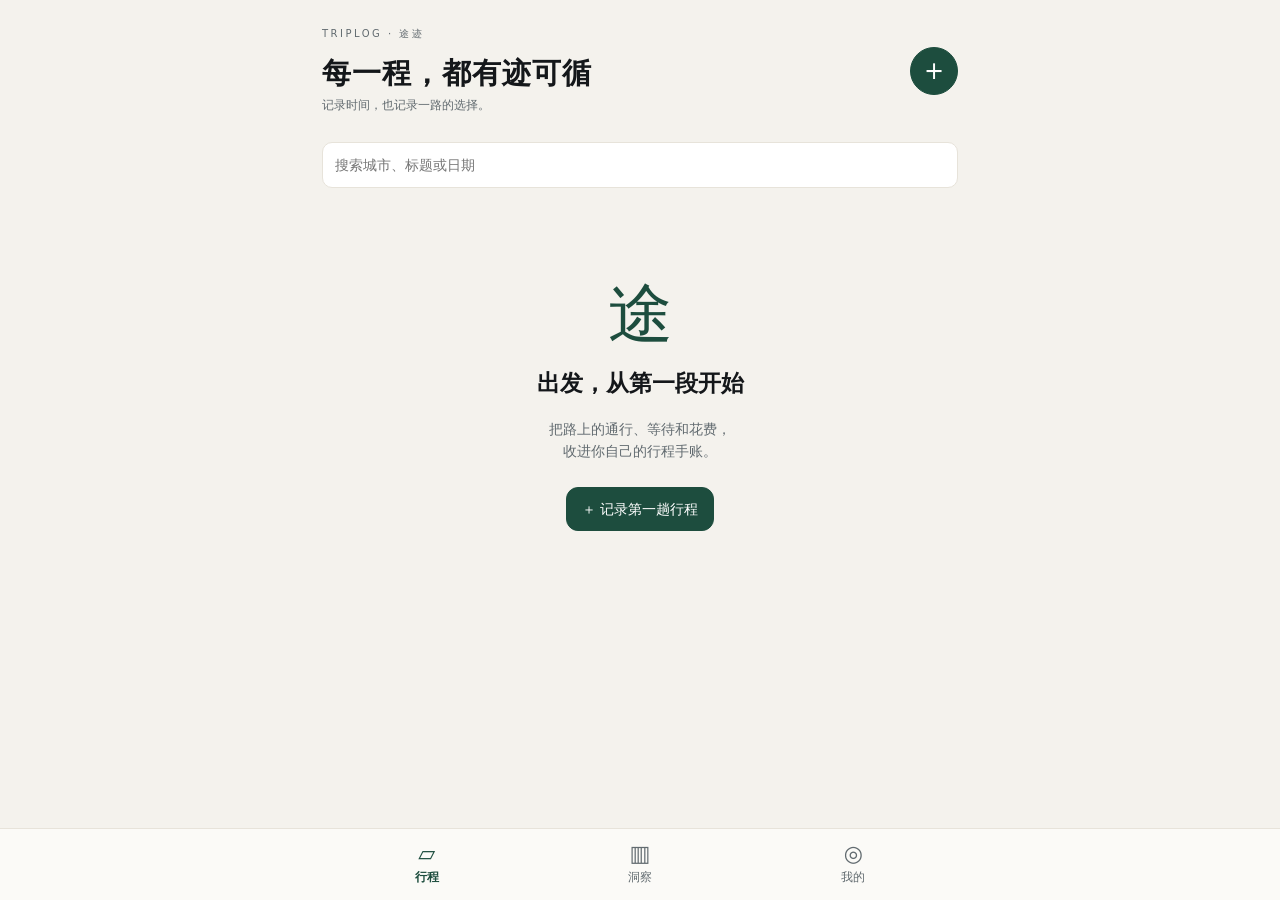
==== app/src/main/assets/index.html @ bfa214ec "Build TripLog Android app with persistent SQLite storage and signed APK" ====
<!doctype html><html lang="zh-CN"><head><meta charset="utf-8"><meta name="viewport" content="width=device-width,initial-scale=1,viewport-fit=cover"><meta http-equiv="Content-Security-Policy" content="default-src 'self'; script-src 'self' 'unsafe-inline'; style-src 'self' 'unsafe-inline'; img-src 'self' data:; connect-src 'none'; object-src 'none'; base-uri 'none'"><title>途迹 TripLog</title><link rel="stylesheet" href="style.css"></head><body><div id="app"></div><div id="toast" role="status"></div><script src="core.js"></script><script src="app.js"></script></body></html>
---- app/src/main/assets/style.css ----
:root{--paper:#F4F2ED;--forest:#1D4D3E;--clay:#C4542F;--ink:#14171A;--muted:#626B70;--line:#E7E3DA;--soft:#E9F0EC}*{box-sizing:border-box}body{margin:0;background:var(--paper);color:var(--ink);font-family:system-ui,'Noto Sans SC',sans-serif;font-size:14px;line-height:1.6}button,input,select,textarea{font:inherit}button{cursor:pointer;border:1px solid var(--line);background:#fff;color:var(--forest);padding:10px 15px;border-radius:12px;min-height:44px}button:active{transform:scale(.98)}button.primary{background:var(--forest);color:white;border-color:var(--forest)}button.danger{color:#a83624}button.ghost{background:transparent}button:focus-visible,input:focus,select:focus,textarea:focus{outline:2px solid var(--forest);outline-offset:2px}input,select,textarea{width:100%;min-height:46px;padding:11px 12px;border-radius:10px;background:#fff;border:1px solid var(--line);color:var(--ink)}textarea{resize:vertical}label{display:block;color:var(--muted);font-size:12px;margin:12px 0 5px}h1,h2,h3,p{margin:0}h1,h2,h3{font-family:'Noto Serif SC','Songti SC',serif;font-weight:600}h1{font-size:29px;letter-spacing:1px}h2{font-size:23px}h3{font-size:17px}.page{max-width:680px;margin:auto;padding:26px 22px 110px}.eyebrow{font-size:10px;letter-spacing:2.5px;color:var(--muted);margin-bottom:8px}.muted{color:var(--muted);font-size:12px}.head{display:flex;justify-content:space-between;align-items:center;margin-bottom:26px;gap:12px}.head>button{border-radius:50%;font-size:24px;width:48px;height:48px;padding:0}.row{display:flex;align-items:center;justify-content:space-between;gap:12px}.actions{display:flex;gap:8px;flex-wrap:wrap;margin-top:16px}.actions>*{flex:1;white-space:nowrap}.num{font-family:Georgia,'Times New Roman',serif;font-variant-numeric:tabular-nums;letter-spacing:-1px}.clay{color:var(--clay)}.hero{background:var(--forest);color:#fff;border-radius:18px;padding:24px;margin:22px 0}.hero .muted{color:#d6e4dd}.hero .num{font-size:34px}.hero .route{font-size:28px}.stats{display:grid;grid-template-columns:repeat(3,1fr);gap:12px;margin-top:22px}.stats strong{font-weight:400;font-size:25px;display:block}.stats small{font-size:11px;color:inherit;opacity:.8}.card{border-radius:18px;border:1px solid #ece8df;background:#fff;padding:18px;margin:12px 0;box-shadow:0 1px 2px #14171a08}.trip{width:100%;text-align:left;color:inherit}.trip .route{font-family:serif;font-size:21px;letter-spacing:.3px}.trip .route span{color:#9aaba3;padding:0 10px}.month{font-size:13px;letter-spacing:1px;color:var(--muted);margin:26px 0 12px}.chip{display:inline-block;padding:4px 10px;border-radius:999px;background:var(--soft);color:var(--forest);font-size:11px;margin:3px 3px 3px 0}.chain{display:flex;gap:4px;height:6px;border-radius:4px;overflow:hidden;margin:18px 0 10px}.chain i{min-width:2px}.wait{background:repeating-linear-gradient(135deg,#faede7,#faede7 3px,#c4542f66 3px,#c4542f66 5px)}nav{position:fixed;bottom:0;left:0;right:0;background:#fbfaf7f5;border-top:1px solid var(--line);display:flex;padding:8px max(12px,calc((100vw - 640px)/2)) max(10px,env(safe-area-inset-bottom));backdrop-filter:blur(12px);z-index:5}nav button{flex:1;border:0;background:transparent;color:var(--muted);border-radius:0;font-size:12px;padding:3px}nav button b{display:block;font-size:22px;font-weight:400;line-height:28px}nav button.on{color:var(--forest);font-weight:700}.empty{text-align:center;padding:60px 20px}.empty .mark{font-size:65px;color:var(--forest);font-family:serif}.empty p{color:var(--muted);margin:15px 0 24px}.grid2{display:grid;grid-template-columns:1fr 1fr;gap:12px}.grid2 label{margin-top:10px}.section-title{margin:24px 0 12px}.segment{position:relative;border-left:3px solid var(--c,var(--forest))}.segment.waiting{border-left:2px dashed var(--clay);background:#fffaf6}.segment .dot{position:absolute;left:-8px;top:24px;width:12px;height:12px;border:3px solid var(--paper);border-radius:50%;background:var(--c,var(--forest))}.segment.waiting .dot{background:#fff;border:2px solid var(--clay)}.timeline{padding-left:8px}.timeline .card{margin:12px 0 12px 5px}.timeline small{color:var(--muted)}.toolbar{display:flex;gap:5px;margin-top:12px}.toolbar button{padding:5px 10px;flex:1;font-size:12px}.foot{position:sticky;bottom:0;background:var(--paper);border-top:1px solid var(--line);padding:14px 0;margin-top:20px;z-index:2}.dashboard{display:grid;grid-template-columns:1fr 1fr;border-top:1px solid var(--line);border-left:1px solid var(--line);margin:20px 0}.dashboard>div{padding:18px;border-right:1px solid var(--line);border-bottom:1px solid var(--line)}.dashboard strong{font-size:30px;display:block;font-weight:400;margin-top:12px}.panel{border:1px solid var(--line);margin:20px 0}.panel h3{padding:14px;border-bottom:1px solid var(--line);font-size:15px}.panel .body{padding:16px}table{border-collapse:collapse;width:100%;font-size:12px}td,th{padding:12px 8px;border-bottom:1px solid var(--line);text-align:right}td:first-child,th:first-child{text-align:left}th{font-weight:500;color:var(--muted)}.scroll-x{overflow:auto}.compare td,.compare th{min-width:90px}.compare .best{background:var(--soft)}.timer{text-align:center;padding:28px 10px}.timer .clock{font-size:54px;color:var(--forest)}.chips{display:flex;flex-wrap:wrap;gap:8px;justify-content:center;margin:18px 0}.chips button{font-size:12px;border-radius:999px;min-height:44px}.active{border-color:var(--forest);background:var(--forest);color:#fff}.notice{padding:16px;background:#faede7;border-left:3px solid var(--clay);margin:16px 0;font-size:13px}.insight{margin:24px 0;padding:18px 0;border-top:2px solid var(--forest);font-family:serif;font-size:18px}.insight .eyebrow{color:var(--forest);font-family:system-ui}.search{margin-bottom:14px}.tagline{border-top:1px solid var(--line);padding-top:16px;margin-top:24px;font-size:11px;color:var(--muted)}details{margin-top:16px}summary{cursor:pointer;min-height:44px;color:var(--forest);padding:10px 0}#toast{position:fixed;bottom:90px;left:50%;transform:translateX(-50%);border-radius:10px;background:#14171a;color:#fff;max-width:90%;padding:12px 18px;display:none;z-index:20}a{color:var(--forest)}@media(prefers-reduced-motion:reduce){*{animation:none!important;transition:none!important}}@media(max-width:360px){.page{padding-left:16px;padding-right:16px}.stats strong{font-size:21px}.timer .clock{font-size:44px}}

.hero .stats .num{font-size:25px;white-space:nowrap;letter-spacing:-1px}.hero .stats .clay{color:#FFC4AA}.head .ghost{font-size:13px;padding:0 8px;margin:0 0 12px -8px}.drag-handle{touch-action:none;cursor:grab;min-width:44px}.dragging{opacity:.5;outline:2px dashed var(--forest)}

.hero .stats .num{font-size:25px;white-space:nowrap;letter-spacing:-1px}.hero .stats .clay{color:#FFC4AA}.head .ghost{font-size:13px;padding:0 8px;margin:0 0 12px -8px}.drag-handle{touch-action:none;cursor:grab;min-width:44px}.dragging{opacity:.5;outline:2px dashed var(--forest)}
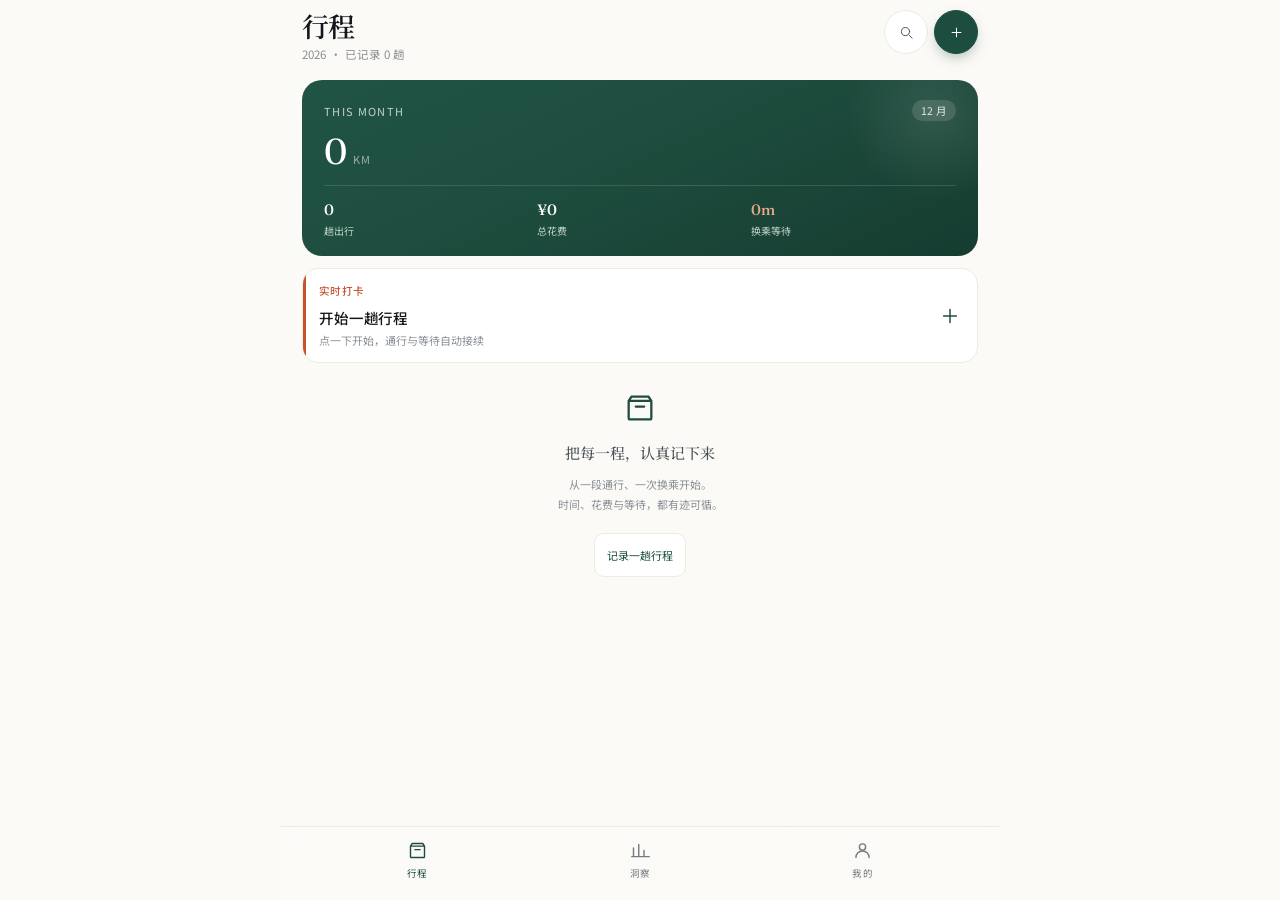
==== commit 3c8cca20: "Rebuild TripLog 1.1.0 from original PRD and UI with live timer card" ====
--- a/app/src/main/assets/index.html
+++ b/app/src/main/assets/index.html
@@ -1 +1 @@
-<!doctype html><html lang="zh-CN"><head><meta charset="utf-8"><meta name="viewport" content="width=device-width,initial-scale=1,viewport-fit=cover"><meta http-equiv="Content-Security-Policy" content="default-src 'self'; script-src 'self' 'unsafe-inline'; style-src 'self' 'unsafe-inline'; img-src 'self' data:; connect-src 'none'; object-src 'none'; base-uri 'none'"><title>途迹 TripLog</title><link rel="stylesheet" href="style.css"></head><body><div id="app"></div><div id="toast" role="status"></div><script src="core.js"></script><script src="app.js"></script></body></html>
+<!doctype html><html lang="zh-CN"><head><meta charset="utf-8"><meta name="viewport" content="width=device-width,initial-scale=1,viewport-fit=cover"><meta http-equiv="Content-Security-Policy" content="default-src 'self'; script-src 'self'; style-src 'self' 'unsafe-inline'; img-src 'self' data:; font-src 'self'; connect-src 'none'; object-src 'none'; base-uri 'none'"><title>途迹 TripLog</title><link rel="stylesheet" href="fonts.css"><link rel="stylesheet" href="design-original.css"><link rel="stylesheet" href="style.css"></head><body><div id="app"></div><div id="toast" role="status"></div><script src="core.js"></script><script src="views.js"></script><script src="app.js"></script></body></html>
--- a/app/src/main/assets/fonts.css
+++ b/app/src/main/assets/fonts.css
@@ -0,0 +1,93 @@
+@font-face {
+  font-family: 'Fraunces';
+  font-style: normal;
+  font-weight: 300;
+  font-display: swap;
+  src: url(fonts/fraunces-1.woff2) format('woff2');
+}
+@font-face {
+  font-family: 'Fraunces';
+  font-style: normal;
+  font-weight: 400;
+  font-display: swap;
+  src: url(fonts/fraunces-2.woff2) format('woff2');
+}
+@font-face {
+  font-family: 'Fraunces';
+  font-style: normal;
+  font-weight: 500;
+  font-display: swap;
+  src: url(fonts/fraunces-3.woff2) format('woff2');
+}
+@font-face {
+  font-family: 'Fraunces';
+  font-style: normal;
+  font-weight: 600;
+  font-display: swap;
+  src: url(fonts/fraunces-4.woff2) format('woff2');
+}
+@font-face {
+  font-family: 'Fraunces';
+  font-style: normal;
+  font-weight: 700;
+  font-display: swap;
+  src: url(fonts/fraunces-5.woff2) format('woff2');
+}
+
+@font-face {
+  font-family: 'Noto Sans SC';
+  font-style: normal;
+  font-weight: 300;
+  font-display: swap;
+  src: url(fonts/sans-1.woff2) format('woff2');
+}
+@font-face {
+  font-family: 'Noto Sans SC';
+  font-style: normal;
+  font-weight: 400;
+  font-display: swap;
+  src: url(fonts/sans-2.woff2) format('woff2');
+}
+@font-face {
+  font-family: 'Noto Sans SC';
+  font-style: normal;
+  font-weight: 500;
+  font-display: swap;
+  src: url(fonts/sans-3.woff2) format('woff2');
+}
+@font-face {
+  font-family: 'Noto Sans SC';
+  font-style: normal;
+  font-weight: 600;
+  font-display: swap;
+  src: url(fonts/sans-4.woff2) format('woff2');
+}
+@font-face {
+  font-family: 'Noto Sans SC';
+  font-style: normal;
+  font-weight: 700;
+  font-display: swap;
+  src: url(fonts/sans-5.woff2) format('woff2');
+}
+
+@font-face {
+  font-family: 'Noto Serif SC';
+  font-style: normal;
+  font-weight: 500;
+  font-display: swap;
+  src: url(fonts/serif-1.woff2) format('woff2');
+}
+@font-face {
+  font-family: 'Noto Serif SC';
+  font-style: normal;
+  font-weight: 600;
+  font-display: swap;
+  src: url(fonts/serif-2.woff2) format('woff2');
+}
+@font-face {
+  font-family: 'Noto Serif SC';
+  font-style: normal;
+  font-weight: 700;
+  font-display: swap;
+  src: url(fonts/serif-3.woff2) format('woff2');
+}
--- a/app/src/main/assets/design-original.css
+++ b/app/src/main/assets/design-original.css
@@ -0,0 +1,687 @@
+
+:root{
+  --paper:#F4F2ED;
+  --surface:#FFFFFF;
+  --screen:#FBFAF7;
+  --surface-2:#F7F5F0;
+  --ink:#14171A;
+  --ink-2:#4A5157;
+  --ink-3:#8A9096;
+  --ink-4:#B4B8BC;
+  --line:#E7E3DA;
+  --line-2:#EFEBE3;
+  --forest:#1D4D3E;
+  --forest-2:#2A6B57;
+  --forest-soft:#E9F0EC;
+  --clay:#C4542F;
+  --clay-soft:#FAEDE7;
+  --gold:#B08A3E;
+  --rail:#2C5C8F;
+  --metro:#3F7D6B;
+  --coach:#A8763C;
+  --drive:#6A5A8C;
+  --bus:#8E7A4A;
+  --walk:#8B8F94;
+  --font-num:'Fraunces',Georgia,'Times New Roman',serif;
+  --font-body:'Noto Sans SC','Inter',system-ui,-apple-system,sans-serif;
+  --font-title:'Noto Serif SC',Georgia,serif;
+  --ease-standard:cubic-bezier(.2,0,0,1);
+  --ease-spring:cubic-bezier(.34,1.56,.64,1);
+  --ease-decel:cubic-bezier(0,0,.2,1);
+}
+*{box-sizing:border-box;margin:0;padding:0;-webkit-font-smoothing:antialiased}
+body{
+  font-family:var(--font-body);
+  background:
+    radial-gradient(1200px 600px at 12% -10%, #FBF9F4 0%, rgba(251,249,244,0) 70%),
+    radial-gradient(900px 500px at 92% 8%, #F1F5F1 0%, rgba(241,245,241,0) 65%),
+    var(--paper);
+  color:var(--ink);
+  min-height:100vh;
+}
+.wrap{max-width:1396px;margin:0 auto;padding:0 46px}
+
+/* ============ HERO ============ */
+.hero{padding-top:104px;padding-bottom:72px;display:grid;grid-template-columns:minmax(0,1fr) 330px;gap:88px;align-items:end}
+.eyebrow{
+  font-size:11px;letter-spacing:.18em;text-transform:uppercase;
+  color:var(--ink-3);font-weight:500;margin-bottom:24px;
+  display:flex;align-items:center;gap:12px;
+}
+.eyebrow::before{content:'';width:28px;height:1px;background:var(--ink-4)}
+.hero-title{
+  font-family:var(--font-title);font-size:clamp(44px,5.4vw,68px);
+  font-weight:600;letter-spacing:-.02em;line-height:1.06;
+  display:flex;align-items:baseline;gap:20px;flex-wrap:wrap;
+}
+.hero-title em{
+  font-family:var(--font-num);font-style:italic;font-weight:400;
+  font-size:.42em;letter-spacing:-.01em;color:var(--forest);
+  padding-bottom:.12em;
+}
+.hero-desc{
+  margin-top:26px;font-size:16px;line-height:1.85;color:var(--ink-2);
+  max-width:660px;font-weight:300;
+}
+.hero-desc b{font-weight:500;color:var(--ink);font-style:normal}
+.hero-card{
+  border:1px solid var(--line);border-radius:18px;background:rgba(255,255,255,.6);
+  padding:24px 26px;backdrop-filter:blur(8px);
+}
+.hero-card dl{display:grid;grid-template-columns:auto 1fr;gap:14px 18px;font-size:12.5px}
+.hero-card dt{color:var(--ink-3);white-space:nowrap}
+.hero-card dd{color:var(--ink);text-align:right;font-weight:500}
+.hero-card dd .num{font-family:var(--font-num)}
+.swatch-inline{display:inline-flex;gap:5px;vertical-align:middle}
+.swatch-inline i{width:11px;height:11px;border-radius:3px;display:block}
+
+/* ============ BOARDS ============ */
+.boards{display:flex;flex-wrap:wrap;gap:64px 44px;justify-content:center;padding-bottom:120px}
+.board{width:390px;flex:0 0 auto}
+
+/* 手机外框 */
+.phone{
+  width:390px;height:844px;border-radius:46px;overflow:hidden;position:relative;
+  background:var(--screen);
+  border:1px solid rgba(20,23,26,.08);
+  box-shadow:0 2px 6px rgba(20,23,26,.04),0 28px 64px -12px rgba(20,23,26,.16);
+  transition:transform .4s var(--ease-standard),box-shadow .4s var(--ease-standard);
+}
+.board:hover .phone{transform:translateY(-4px);box-shadow:0 2px 6px rgba(20,23,26,.04),0 40px 80px -14px rgba(20,23,26,.22)}
+.screen{position:absolute;inset:0;display:flex;flex-direction:column;overflow:hidden}
+.notch{
+  position:absolute;top:11px;left:50%;transform:translateX(-50%);
+  width:112px;height:28px;background:#0E1113;border-radius:999px;z-index:30;
+}
+.status{
+  height:54px;flex:0 0 54px;display:flex;align-items:center;justify-content:space-between;
+  padding:0 30px;font-size:13px;font-weight:600;letter-spacing:-.01em;z-index:20;
+}
+.status__icons{display:flex;align-items:center;gap:6px;color:var(--ink)}
+.status__icons svg{display:block}
+.home-bar{
+  position:absolute;bottom:8px;left:50%;transform:translateX(-50%);
+  width:134px;height:5px;border-radius:999px;background:rgba(20,23,26,.28);z-index:40;
+}
+
+/* 滚动区 */
+.scroll{flex:1;overflow-y:auto;overflow-x:hidden;padding:0 22px}
+.scroll::-webkit-scrollbar{width:0}
+
+/* 通用 */
+.num{font-family:var(--font-num);font-variant-numeric:tabular-nums;letter-spacing:-.02em;font-weight:500}
+.cap{margin-top:22px;padding:0 4px}
+.cap-num{
+  font-family:var(--font-num);font-size:11px;letter-spacing:.16em;
+  color:var(--clay);font-weight:500;
+}
+.cap h3{
+  font-family:var(--font-title);font-size:17px;font-weight:600;
+  letter-spacing:-.01em;margin:6px 0 8px;
+}
+.cap p{font-size:12.5px;line-height:1.75;color:var(--ink-3);font-weight:300}
+
+/* ============ 屏 1 首页 ============ */
+.appbar{display:flex;align-items:flex-start;justify-content:space-between;padding:6px 0 18px}
+.appbar h2{font-family:var(--font-title);font-size:27px;font-weight:600;letter-spacing:-.02em;line-height:1.15}
+.appbar p{font-size:11.5px;color:var(--ink-3);margin-top:5px;letter-spacing:.01em}
+.appbar-actions{display:flex;gap:8px;padding-top:4px}
+.icon-btn{
+  width:36px;height:36px;border-radius:999px;background:var(--surface);
+  border:1px solid var(--line-2);display:grid;place-items:center;
+  color:var(--ink-2);transition:all .2s var(--ease-standard);
+}
+.icon-btn:hover{background:var(--surface);border-color:var(--line);transform:translateY(-1px)}
+.icon-btn--solid{
+  background:var(--forest);border-color:var(--forest);color:#fff;
+  box-shadow:0 6px 16px -6px rgba(29,77,62,.55);
+}
+.icon-btn--solid:hover{background:var(--forest);border-color:var(--forest);filter:brightness(1.1)}
+
+.summary{
+  background:linear-gradient(155deg,#215445 0%,#1D4D3E 45%,#163C30 100%);
+  border-radius:20px;padding:20px 22px 18px;color:#fff;position:relative;overflow:hidden;
+}
+.summary::after{
+  content:'';position:absolute;right:-46px;top:-56px;width:180px;height:180px;
+  border-radius:50%;background:radial-gradient(circle,rgba(255,255,255,.10),rgba(255,255,255,0) 68%);
+}
+.summary-top{display:flex;align-items:center;justify-content:space-between;margin-bottom:12px}
+.summary-top span:first-child{font-size:11px;letter-spacing:.12em;color:rgba(255,255,255,.62);text-transform:uppercase}
+.month-pill{
+  font-size:10.5px;padding:3px 9px;border-radius:999px;
+  background:rgba(255,255,255,.13);color:rgba(255,255,255,.85);letter-spacing:.02em;
+}
+.summary-main{display:flex;align-items:baseline;gap:7px}
+.summary-main b{font-family:var(--font-num);font-size:36px;font-weight:400;letter-spacing:-.03em;line-height:1}
+.summary-main span{font-size:11px;color:rgba(255,255,255,.55);letter-spacing:.06em}
+.summary-stats{
+  display:grid;grid-template-columns:repeat(3,1fr);gap:8px;
+  margin-top:16px;padding-top:14px;border-top:1px solid rgba(255,255,255,.13);
+}
+.summary-stats div{display:flex;flex-direction:column;gap:4px}
+.summary-stats b{font-family:var(--font-num);font-size:15px;font-weight:500;letter-spacing:-.01em}
+.summary-stats b.clay{color:#E8A88C}
+.summary-stats span{font-size:10px;color:rgba(255,255,255,.5)}
+
+.live{
+  margin-top:12px;background:var(--surface);border-radius:16px;padding:14px 16px;
+  border:1px solid var(--line-2);position:relative;overflow:hidden;
+}
+.live::before{content:'';position:absolute;left:0;top:0;bottom:0;width:3px;background:var(--clay)}
+.live-head{display:flex;align-items:center;gap:7px;font-size:10.5px;color:var(--clay);font-weight:500;letter-spacing:.04em}
+.pulse{width:6px;height:6px;border-radius:50%;background:var(--clay);box-shadow:0 0 0 0 rgba(196,84,47,.5);animation:pulse 2s infinite}
+@keyframes pulse{70%{box-shadow:0 0 0 6px rgba(196,84,47,0)}100%{box-shadow:0 0 0 0 rgba(196,84,47,0)}}
+.live-route{font-size:14.5px;font-weight:500;margin:9px 0 4px;letter-spacing:-.01em}
+.live-route em{font-style:normal;color:var(--ink-3);margin:0 6px;font-size:12px}
+.live-sub{font-size:11px;color:var(--ink-3)}
+.progress{margin-top:11px;height:3px;border-radius:99px;background:var(--line-2);overflow:hidden}
+.progress i{display:block;height:100%;width:38%;border-radius:99px;background:linear-gradient(90deg,var(--forest),var(--forest-2))}
+
+.month-label{
+  display:flex;align-items:center;gap:10px;
+  font-size:11px;color:var(--ink-3);letter-spacing:.1em;padding:20px 0 10px;
+}
+.month-label::after{content:'';flex:1;height:1px;background:var(--line-2)}
+
+.trip{
+  background:var(--surface);border-radius:17px;padding:14px 15px;
+  display:grid;grid-template-columns:38px 1fr auto;gap:12px;align-items:center;
+  border:1px solid var(--line-2);margin-bottom:9px;
+  transition:transform .2s var(--ease-standard),box-shadow .2s var(--ease-standard),border-color .2s;
+  cursor:pointer;
+}
+.trip:hover{transform:translateY(-2px);box-shadow:0 8px 24px rgba(20,23,26,.07);border-color:transparent}
+.trip:active{transform:scale(.985)}
+.trip-date{text-align:center;border-right:1px solid var(--line-2);padding-right:10px}
+.trip-date b{display:block;font-family:var(--font-num);font-size:20px;font-weight:500;letter-spacing:-.03em;line-height:1.1}
+.trip-date span{font-size:9.5px;color:var(--ink-3)}
+.trip-route{font-size:14.5px;font-weight:500;letter-spacing:-.01em;display:flex;align-items:center;gap:5px}
+.trip-route em{font-style:normal;color:var(--ink-4);font-size:11px;font-weight:400}
+.chain{display:flex;align-items:center;gap:5px;margin-top:7px;flex-wrap:wrap}
+.chain i{width:5px;height:5px;border-radius:50%;background:var(--c);display:block;flex:0 0 auto}
+.chain span{font-size:10.5px;color:var(--ink-3);display:flex;align-items:center;gap:4px}
+.chain em{font-style:normal;color:#C6C0B4;font-size:10px;margin:0 1px}
+.trip-meta{text-align:right;display:flex;flex-direction:column;gap:5px;align-items:flex-end}
+.trip-meta b{font-family:var(--font-num);font-size:14px;font-weight:500;letter-spacing:-.01em}
+.trip-meta .cost{font-size:12.5px;color:var(--clay)}
+.trip-meta .free{font-size:11px;color:var(--ink-3)}
+.earlier{display:flex;align-items:center;justify-content:space-between;padding:14px 2px 4px;font-size:11px;color:var(--ink-3)}
+.earlier b{font-family:var(--font-num);color:var(--ink-2);font-weight:500}
+.earlier-go{color:var(--forest);font-size:10.5px}
+
+/* Tab bar */
+.tabbar{
+  position:absolute;left:0;right:0;bottom:0;height:82px;z-index:25;
+  display:flex;align-items:flex-start;padding:11px 26px 0;
+  background:linear-gradient(180deg,rgba(251,250,247,.7),rgba(251,250,247,.97) 40%);
+  backdrop-filter:blur(18px);border-top:1px solid var(--line-2);
+}
+.tab{
+  flex:1;display:flex;flex-direction:column;align-items:center;gap:5px;
+  font-size:9.5px;color:var(--ink-4);letter-spacing:.02em;padding-top:2px;
+}
+.tab.on{color:var(--forest)}
+.tab svg{width:21px;height:21px}
+.fab{
+  position:absolute;right:22px;bottom:98px;width:54px;height:54px;border-radius:50%;
+  background:var(--forest);display:grid;place-items:center;z-index:26;
+  box-shadow:0 10px 24px -6px rgba(29,77,62,.5);
+  transition:transform .25s var(--ease-spring),box-shadow .25s;
+}
+.fab:hover{transform:translateY(-2px) scale(1.04);box-shadow:0 14px 30px -6px rgba(29,77,62,.55)}
+
+/* ============ 屏 2 详情 ============ */
+.navbar{
+  height:52px;flex:0 0 52px;display:flex;align-items:center;justify-content:space-between;
+  padding:0 22px;
+}
+.nav-btn{width:34px;height:34px;display:grid;place-items:center;color:var(--ink);border-radius:50%}
+.nav-title{font-size:13px;font-weight:500;color:var(--ink-2);letter-spacing:.01em}
+
+.detail-head{padding:6px 22px 20px}
+.detail-date{font-size:11px;color:var(--ink-3);letter-spacing:.02em;display:flex;align-items:center;gap:6px}
+.detail-date b{font-family:var(--font-num);font-weight:500;color:var(--ink-2);font-size:11.5px}
+.detail-od{
+  font-family:var(--font-title);font-size:31px;font-weight:600;letter-spacing:-.02em;
+  margin-top:12px;display:flex;align-items:center;gap:12px;line-height:1.2;
+}
+.detail-od em{font-style:normal;color:var(--ink-4);font-size:16px;font-weight:400}
+.detail-tags{display:flex;gap:6px;margin-top:13px}
+.detail-tags span{
+  font-size:10.5px;padding:4px 10px;border-radius:999px;
+  background:var(--forest-soft);color:var(--forest);letter-spacing:.02em;
+}
+.detail-tags span.ghost{background:var(--surface-2);color:var(--ink-3)}
+
+.metrics{
+  display:grid;grid-template-columns:repeat(3,1fr);margin:0 22px 20px;
+  background:var(--surface);border:1px solid var(--line-2);border-radius:18px;padding:16px 4px;
+}
+.metrics div{display:flex;flex-direction:column;align-items:center;gap:6px;position:relative}
+.metrics div+div::before{content:'';position:absolute;left:0;top:4px;bottom:4px;width:1px;background:var(--line-2)}
+.metrics b{font-family:var(--font-num);font-size:19px;font-weight:500;letter-spacing:-.02em;line-height:1}
+.metrics b.clay{color:var(--clay)}
+.metrics span{font-size:10px;color:var(--ink-3);letter-spacing:.02em}
+
+/* 时间轴 */
+.timeline{padding:0 6px 0 0}
+.row{display:grid;grid-template-columns:40px 20px 1fr;align-items:stretch}
+.row .t{
+  font-size:10.5px;color:var(--ink-3);padding-top:3px;text-align:right;padding-right:8px;
+  font-variant-numeric:tabular-nums;letter-spacing:-.01em;
+}
+.row .t.now{color:var(--ink);font-weight:500}
+.rail{position:relative;display:flex;justify-content:center}
+.rail::before{
+  content:'';position:absolute;left:50%;top:0;bottom:0;width:1.5px;
+  background:#DCD5C7;transform:translateX(-50%);
+}
+.row.first .rail::before{top:9px}
+.row.last .rail::before{bottom:calc(100% - 9px)}
+.dot{
+  position:relative;z-index:2;width:9px;height:9px;border-radius:50%;
+  background:var(--c);margin-top:4px;box-shadow:0 0 0 3.5px var(--screen);
+}
+.dot.wait{width:8px;height:8px;background:var(--screen);border:1.6px solid #B9B2A3;box-shadow:0 0 0 3.5px var(--screen)}
+.body{padding:0 0 16px 8px}
+.body.end{padding-bottom:0}
+.lhead{display:flex;align-items:center;gap:6px;font-size:13px;font-weight:500;letter-spacing:-.01em}
+.lhead .ico{width:15px;height:15px;color:var(--c);display:grid;place-items:center}
+.lhead .ico svg{width:15px;height:15px}
+.lhead .dur{font-family:var(--font-num);font-size:12px;color:var(--ink-2);margin-left:auto;letter-spacing:0}
+.lhead .price{font-family:var(--font-num);font-size:12.5px;color:var(--clay);min-width:38px;text-align:right;letter-spacing:-.01em}
+.lsub{font-size:11px;color:var(--ink-3);margin-top:4px;line-height:1.5;letter-spacing:.01em}
+.lsub b{color:var(--ink-2);font-weight:400}
+.lnote{
+  margin-top:8px;font-size:10.5px;color:var(--ink-3);background:var(--surface-2);
+  padding:6px 9px;border-radius:8px;line-height:1.55;display:inline-block;
+}
+.waitbox{
+  background:#F1EDE3;border-radius:10px;padding:8px 11px;
+  display:flex;align-items:center;gap:8px;
+}
+.waitbox .wt{font-family:var(--font-num);font-size:12px;color:var(--clay);font-weight:500}
+.waitbox .wl{font-size:10.5px;color:var(--ink-3);letter-spacing:.01em}
+
+.compose{
+  position:absolute;left:0;right:0;bottom:0;height:96px;z-index:20;
+  padding:14px 22px 0;
+  background:linear-gradient(180deg,rgba(251,250,247,.55),rgba(251,250,247,.98) 45%);
+  backdrop-filter:blur(16px);border-top:1px solid var(--line-2);
+}
+.compose-labels{display:flex;justify-content:space-between;font-size:10px;color:var(--ink-3);margin-bottom:8px}
+.compose-labels b{font-family:var(--font-num);font-weight:500;color:var(--ink-2);font-size:11px}
+.compose-labels .w b{color:var(--clay)}
+.compose-track{height:7px;border-radius:99px;overflow:hidden;display:flex;gap:2px}
+.compose-track i{height:100%;display:block}
+.seg-move{background:var(--forest);border-radius:99px 3px 3px 99px;width:79%}
+.seg-wait{background:repeating-linear-gradient(45deg,var(--clay) 0 4px,#D98A6C 4px 8px);border-radius:3px 99px 99px 3px;width:21%}
+.compose-foot{display:flex;justify-content:space-between;font-size:9.5px;color:var(--ink-4);margin-top:8px}
+
+/* ============ 屏 3 实时打卡 ============ */
+@keyframes pulse-forest{
+  0%{box-shadow:0 0 0 0 rgba(29,77,62,.45)}
+  70%{box-shadow:0 0 0 7px rgba(29,77,62,0)}
+  100%{box-shadow:0 0 0 0 rgba(29,77,62,0)}
+}
+.rec-head{padding:2px 0 14px}
+.rec-od{font-family:var(--font-title);font-size:23px;font-weight:600;letter-spacing:-.02em;display:flex;align-items:center;gap:8px}
+.rec-od em{font-style:normal;color:var(--ink-4);font-size:12px}
+.rec-meta{display:flex;align-items:center;gap:9px;font-size:10.5px;color:var(--ink-3);margin-top:8px}
+.rec-meta i{width:3px;height:3px;border-radius:50%;background:var(--ink-4);display:block;flex:0 0 3px}
+.rec-meta .cost{font-family:var(--font-num);color:var(--clay);font-size:11.5px;letter-spacing:-.01em}
+
+/* 计时卡 */
+.rec-card{
+  background:var(--surface);border:1px solid var(--line);border-radius:20px;
+  padding:15px 17px 17px;margin-bottom:15px;
+}
+.rec-status{display:flex;align-items:center;justify-content:space-between}
+.rec-state{
+  display:flex;align-items:center;gap:6px;
+  font-size:10px;font-weight:500;letter-spacing:.1em;color:var(--forest);
+}
+.rec-state .dot{width:6px;height:6px;border-radius:50%;background:var(--forest);animation:pulse-forest 2.4s infinite}
+.rec-seq{font-size:9.5px;color:var(--ink-4);letter-spacing:.06em}
+
+.rec-timer{
+  font-family:var(--font-num);font-size:52px;font-weight:400;line-height:1;
+  letter-spacing:-.045em;text-align:center;padding:16px 0 8px;
+  font-variant-numeric:tabular-nums;
+}
+.rec-timer .c{color:var(--ink-4);font-size:36px;padding:0 2px;position:relative;top:-3px}
+.rec-timer-label{
+  text-align:center;font-size:9px;letter-spacing:.16em;color:var(--ink-4);
+  margin-bottom:16px;text-transform:uppercase;
+}
+
+/* 本段类型：等待 + 五种交通方式 */
+.rec-modes{display:flex;gap:4px}
+.rec-modes .mchip{flex:1;justify-content:center;padding:7px 0;font-size:9.5px;gap:3px}
+.rec-modes .mchip.wait{
+  background:transparent;border:1px dashed #D5CEBE;color:var(--ink-3);
+}
+.rec-modes .mchip.wait i{background:var(--screen);border:1.4px solid #B9B2A3;width:6px;height:6px}
+
+.rec-log-h{
+  display:flex;align-items:baseline;justify-content:space-between;
+  padding:0 2px 11px;font-size:9.5px;letter-spacing:.09em;color:var(--ink-3);
+}
+.rec-log-h b{font-weight:500;letter-spacing:.02em;color:var(--ink-2);font-size:10px}
+
+/* 正在计的这一段 */
+.row.now .t{color:var(--forest);font-weight:500}
+.row.now .lhead{color:var(--ink)}
+.live-tag{
+  display:inline-flex;align-items:center;gap:4px;margin-left:5px;
+  font-size:8.5px;letter-spacing:.08em;color:var(--forest);
+  background:var(--forest-soft);border-radius:99px;padding:2px 6px;
+  font-family:var(--font-body);font-weight:400;
+}
+.live-tag i{width:4px;height:4px;border-radius:50%;background:var(--forest-2);display:block;animation:pulse-forest 2.4s infinite}
+
+/* 底部固定操作 */
+.rec-bottom{
+  position:absolute;left:0;right:0;bottom:0;padding:18px 22px 34px;z-index:20;
+  background:linear-gradient(180deg,rgba(251,250,247,0),var(--screen) 28%);
+}
+.rec-stop{
+  height:54px;border-radius:16px;background:var(--forest);color:#fff;
+  display:flex;align-items:center;justify-content:center;gap:9px;
+  font-size:14px;font-weight:500;letter-spacing:.03em;
+  box-shadow:0 12px 26px -12px rgba(29,77,62,.7);
+}
+.rec-stop .arr{opacity:.5;font-size:11px;letter-spacing:0}
+.rec-hint{text-align:center;font-size:9.5px;color:var(--ink-4);margin-top:10px;letter-spacing:.02em}
+
+/* 预计到达 */
+.rec-eta{
+  margin-top:14px;padding:11px 14px;border-radius:13px;
+  background:var(--surface-2);border:1px dashed #DCD5C7;
+  display:flex;align-items:center;justify-content:space-between;gap:8px;
+  font-size:10.5px;color:var(--ink-3);letter-spacing:.01em;
+}
+.rec-eta b{font-family:var(--font-num);font-size:11.5px;color:var(--ink-2);font-weight:500;white-space:nowrap}
+
+/* ============ 屏 4 新建 ============ */
+.nav-save{font-size:13px;font-weight:500;color:var(--forest);padding:6px 12px;border-radius:9px;background:var(--forest-soft)}
+.nav-cancel{font-size:13px;color:var(--ink-3)}
+
+.base-card{
+  background:var(--surface);border:1px solid var(--line-2);border-radius:18px;
+  padding:16px 16px 14px;margin-bottom:9px;
+}
+.field{display:flex;align-items:center;gap:10px;padding:9px 0}
+.field+.field{border-top:1px solid var(--line-2)}
+.field-label{font-size:10.5px;color:var(--ink-3);width:34px;flex:0 0 34px}
+.field-val{font-size:14px;font-weight:500;letter-spacing:-.01em;flex:1}
+.field-val small{font-size:10.5px;color:var(--ink-3);font-weight:400;margin-left:5px}
+.field-ic{color:var(--ink-4);font-size:12px}
+
+.sec-label{
+  font-size:10px;letter-spacing:.12em;color:var(--ink-3);text-transform:uppercase;
+  padding:14px 2px 9px;display:flex;align-items:center;justify-content:space-between;
+}
+.sec-label span{color:var(--ink-4)}
+
+.legcard{
+  background:var(--surface);border:1px solid var(--line-2);border-radius:16px;
+  padding:12px 14px;margin-bottom:8px;position:relative;
+}
+.legcard.is-active{border-color:var(--forest);box-shadow:0 0 0 3px rgba(29,77,62,.07)}
+.leghead{display:flex;align-items:center;gap:8px;margin-bottom:10px}
+.mode-chips{display:flex;gap:5px;flex-wrap:nowrap;overflow:hidden}
+.mchip{
+  display:flex;align-items:center;gap:4px;font-size:10.5px;padding:5px 9px;border-radius:99px;
+  background:var(--surface-2);color:var(--ink-2);white-space:nowrap;letter-spacing:.01em;
+}
+.mchip i{width:5px;height:5px;border-radius:50%;background:var(--c);display:block}
+.mchip.on{background:var(--c);color:#fff}
+.mchip.on i{background:rgba(255,255,255,.85)}
+.grab{margin-left:auto;color:var(--ink-4);font-size:13px;letter-spacing:-1px;padding-left:6px}
+.legroute{font-size:13.5px;font-weight:500;letter-spacing:-.01em;display:flex;align-items:center;gap:6px;margin-bottom:10px}
+.legroute em{font-style:normal;color:var(--ink-4);font-size:10px}
+.timerow{display:flex;align-items:center;gap:6px}
+.tbox{
+  font-family:var(--font-num);font-size:12.5px;font-variant-numeric:tabular-nums;
+  background:var(--surface-2);border-radius:8px;padding:6px 9px;letter-spacing:-.01em;
+}
+.tarrow{color:var(--ink-4);font-size:10px}
+.durpill{font-family:var(--font-num);font-size:11px;color:var(--ink-2);margin-left:auto;letter-spacing:0}
+.legfoot{display:flex;align-items:center;gap:10px;margin-top:10px;padding-top:9px;border-top:1px dashed var(--line-2)}
+.costbox{font-family:var(--font-num);font-size:13.5px;color:var(--clay);font-weight:500;letter-spacing:-.01em}
+.costbox small{font-size:9.5px;color:var(--ink-3);font-family:var(--font-body);margin-left:6px;font-weight:400}
+.noteadd{font-size:10.5px;color:var(--ink-3);margin-left:auto;display:flex;align-items:center;gap:3px}
+
+.tcard{
+  border:1px dashed #D8D2C4;border-radius:13px;background:rgba(247,245,240,.5);
+  padding:10px 13px;margin-bottom:8px;
+  display:flex;align-items:center;gap:9px;
+}
+.tcard-ic{width:16px;height:16px;border-radius:50%;border:1.3px dashed var(--ink-4);display:grid;place-items:center;flex:0 0 16px}
+.tcard-t{font-size:11.5px;color:var(--ink-2);letter-spacing:.01em}
+.tcard-t b{font-family:var(--font-num);color:var(--clay);font-weight:500;margin-left:4px}
+.tcard-s{font-size:10px;color:var(--ink-4);margin-left:auto}
+
+.addrow{display:flex;gap:8px;margin-top:12px;margin-bottom:14px}
+.addbtn{
+  flex:1;height:42px;border-radius:12px;border:1px dashed #D3CDBF;background:transparent;
+  display:flex;align-items:center;justify-content:center;gap:5px;
+  font-size:11.5px;color:var(--ink-2);letter-spacing:.01em;
+  transition:all .2s var(--ease-standard);
+}
+.addbtn:hover{background:var(--surface);border-color:var(--forest);color:var(--forest)}
+.addbtn.solid{background:var(--surface);border-style:solid;border-color:var(--line-2)}
+
+.livebar{
+  position:absolute;left:0;right:0;bottom:0;height:88px;z-index:20;
+  background:linear-gradient(180deg,rgba(251,250,247,.6),rgba(251,250,247,.98) 40%);
+  backdrop-filter:blur(16px);border-top:1px solid var(--line-2);
+  padding:14px 22px 0;display:flex;align-items:center;justify-content:space-between;
+}
+.livebar-main{display:flex;flex-direction:column;gap:5px}
+.livebar-main .k{font-size:9.5px;color:var(--ink-3);letter-spacing:.04em}
+.livebar-main .v{font-family:var(--font-num);font-size:19px;font-weight:500;letter-spacing:-.02em;display:flex;align-items:baseline;gap:8px}
+.livebar-main .v i{font-size:12px;color:var(--clay);font-style:normal}
+.done-btn{
+  height:44px;padding:0 24px;border-radius:12px;background:var(--forest);color:#fff;
+  font-size:13.5px;font-weight:500;letter-spacing:.02em;display:grid;place-items:center;
+  box-shadow:0 8px 20px -8px rgba(29,77,62,.55);
+}
+
+/* ============ 屏 4 洞察 ============ */
+.month-switch{display:flex;align-items:center;gap:6px;font-family:var(--font-num);font-size:13px;font-weight:500;color:var(--ink)}
+.month-switch svg{width:12px;height:12px;color:var(--ink-3)}
+
+/* KPI 方格：共用 1px 网格线拼贴，不做独立卡片 */
+.dash-grid{
+  display:grid;grid-template-columns:1fr 1fr;gap:1px;
+  background:var(--line);border:1px solid var(--line);
+  border-radius:16px;overflow:hidden;margin-bottom:10px;
+}
+.dash-cell{background:var(--surface);padding:11px 13px 10px}
+.dash-cell .k{
+  display:flex;align-items:baseline;justify-content:space-between;
+  font-size:9.5px;color:var(--ink-3);letter-spacing:.07em;margin-bottom:9px;
+}
+.dash-cell .k em{
+  font-family:var(--font-num);font-style:normal;
+  font-size:8.5px;color:var(--ink-4);letter-spacing:.05em;
+}
+.dash-cell .v{
+  font-family:var(--font-num);font-size:22px;font-weight:500;
+  letter-spacing:-.035em;line-height:1;display:flex;align-items:baseline;gap:3px;
+}
+.dash-cell .v i{
+  font-family:var(--font-body);font-style:normal;font-size:9.5px;
+  color:var(--ink-3);letter-spacing:.02em;font-weight:400;
+}
+.dash-cell .v.clay{color:var(--clay)}
+.dash-cell .d{
+  font-size:9.5px;color:var(--ink-4);margin-top:6px;letter-spacing:.01em;
+  display:flex;align-items:baseline;justify-content:space-between;gap:6px;
+}
+.dash-cell .d b{font-family:var(--font-num);font-weight:500;color:var(--ink-2);letter-spacing:0}
+
+/* 面板：标题条 + 表格体 */
+.panel{border:1px solid var(--line);border-radius:14px;background:var(--surface);margin-bottom:9px;overflow:hidden}
+.panel-h{display:flex;align-items:baseline;justify-content:space-between;padding:9px 13px;border-bottom:1px solid var(--line-2)}
+.panel-h h4{font-size:11.5px;font-weight:500;letter-spacing:.03em}
+.panel-h span{font-family:var(--font-num);font-size:10.5px;color:var(--ink-3);letter-spacing:-.01em}
+.panel-b{padding:11px 13px}
+
+.thead{
+  display:grid;align-items:center;padding:6px 13px;
+  background:var(--surface-2);border-bottom:1px solid var(--line-2);
+  font-size:8.5px;letter-spacing:.1em;color:var(--ink-4);
+}
+.thead div:not(:first-child){text-align:right}
+.trow{
+  display:grid;align-items:center;padding:7.5px 13px;
+  border-bottom:1px solid var(--line-2);
+}
+.trow:last-child{border-bottom:none}
+.trow .nm{font-size:11px;color:var(--ink-2);display:flex;align-items:center;gap:6px}
+.trow .nm i{width:5px;height:5px;border-radius:50%;background:var(--c);display:block;flex:0 0 5px}
+.trow .m{font-family:var(--font-num);font-size:11px;color:var(--ink);text-align:right;letter-spacing:-.015em}
+.trow .m.dim{color:var(--ink-3)}
+.trow .m.clay{color:var(--clay)}
+
+.bigbar{height:11px;border-radius:3px;overflow:hidden;display:flex;gap:2px}
+.bigbar i{display:block;height:100%}
+.bigbar .a{background:var(--forest);flex:1}
+.bigbar .b{background:repeating-linear-gradient(45deg,var(--clay) 0 3px,#D98A6C 3px 6px);width:22%}
+.axis{
+  display:flex;justify-content:space-between;margin-top:7px;
+  font-family:var(--font-num);font-size:8.5px;color:var(--ink-4);letter-spacing:.02em;
+}
+.legend{display:flex;gap:16px;margin-top:10px}
+.legend div{display:flex;align-items:center;gap:6px;font-size:10px;color:var(--ink-3)}
+.legend i{width:8px;height:8px;border-radius:2px;display:block}
+.legend b{font-family:var(--font-num);color:var(--ink);font-weight:500;font-size:11px}
+
+/* 花费分布：方式 / 条 / 金额 / 占比 */
+.spend .trow,.spend .thead{grid-template-columns:46px 1fr 48px 34px}
+.spend .thead div:nth-child(2){text-align:left;padding-left:1px}
+.spend .trow .bar{height:7px;border-radius:2px;background:var(--surface-2);overflow:hidden;margin:0 10px}
+.spend .trow .bar i{display:block;height:100%;border-radius:2px;background:var(--c)}
+
+/* 方式效率：三列读数 */
+.eff .trow,.eff .thead{grid-template-columns:1fr 60px 54px 46px}
+
+.insight{
+  background:linear-gradient(150deg,#215445,#173F33);border-radius:16px;
+  padding:16px 17px;color:#fff;margin-bottom:12px;position:relative;overflow:hidden;
+}
+.insight::after{
+  content:'';position:absolute;right:-30px;bottom:-40px;width:120px;height:120px;
+  border-radius:50%;border:1px solid rgba(255,255,255,.12);
+}
+.insight .tag{font-size:9.5px;letter-spacing:.14em;color:rgba(255,255,255,.5);text-transform:uppercase;margin-bottom:9px}
+.insight p{font-size:12.5px;line-height:1.75;color:rgba(255,255,255,.94)}
+.insight p b{color:#E8A88C;font-family:var(--font-num);font-weight:500;font-size:13.5px}
+
+/* ============ 屏 5 对比 · 参数表 ============ */
+.cmp-head{padding:4px 22px 16px}
+.cmp-od{font-family:var(--font-title);font-size:24px;font-weight:600;letter-spacing:-.02em;display:flex;align-items:center;gap:9px}
+.cmp-od em{font-style:normal;color:var(--ink-4);font-size:13px}
+.cmp-sub{font-size:11px;color:var(--ink-3);margin-top:8px;letter-spacing:.01em}
+
+/* 指标在行，方案在列 */
+.ctbl{border:1px solid var(--line);border-radius:14px;background:var(--surface);overflow:hidden;margin-bottom:9px}
+.ctbl-h{display:grid;grid-template-columns:66px repeat(3,1fr);background:var(--surface-2);border-bottom:1px solid var(--line)}
+.ctbl-h>div{
+  padding:10px 3px;font-size:9px;color:var(--ink-2);text-align:center;line-height:1.3;
+  border-left:1px solid var(--line-2);letter-spacing:.01em;
+}
+.ctbl-h>div:first-child{border-left:none;text-align:left;padding-left:11px;font-size:8.5px;letter-spacing:.1em;color:var(--ink-4)}
+.ctbl-h .pick{background:var(--forest-soft);color:var(--forest);font-weight:500}
+.ctbl-h .pick b{display:block;font-size:7.5px;letter-spacing:.14em;font-weight:400;color:var(--forest-2);margin-top:3px;opacity:.85}
+.ctbl-r{display:grid;grid-template-columns:66px repeat(3,1fr);border-bottom:1px solid var(--line-2)}
+.ctbl-r:last-child{border-bottom:none}
+.ctbl-r>div{
+  padding:12px 3px;text-align:center;font-family:var(--font-num);
+  font-size:12px;color:var(--ink-2);letter-spacing:-.015em;
+  border-left:1px solid var(--line-2);
+}
+.ctbl-r>div:first-child{
+  border-left:none;text-align:left;padding-left:11px;
+  font-family:var(--font-body);font-size:9.5px;color:var(--ink-3);letter-spacing:.02em;
+}
+.ctbl-r .pick{background:rgba(29,77,62,.05);color:var(--forest);font-weight:500}
+.ctbl-r .clay{color:var(--clay)}
+.ctbl-r .pick.clay{color:var(--clay)}
+
+/* 耗时构成：轨道 + 分段条，条长即时长 */
+.chainlist{padding:11px 13px 12px}
+.chainlist .row{
+  display:grid;grid-template-columns:54px 1fr 40px;gap:8px;align-items:center;
+  margin-bottom:9px;
+}
+.chainlist .row:last-child{margin-bottom:0}
+.chainlist .nm{font-size:8.5px;color:var(--ink-3);letter-spacing:.01em;white-space:nowrap}
+.chainlist .track{height:11px;background:#F1EDE4;border-radius:2px;overflow:hidden;box-shadow:inset 0 0 0 1px #E9E4D8}
+.chainlist .segs{display:flex;gap:1px;height:100%}
+.chainlist .segs i{display:block;height:100%}
+.chainlist .dur{font-family:var(--font-num);font-size:9.5px;color:var(--ink-2);text-align:right;letter-spacing:-.01em}
+.chainlist .wait{background:repeating-linear-gradient(45deg,#C4BCA8 0 2px,#E6E1D5 2px 4px)}
+.chain-key{
+  display:flex;flex-wrap:wrap;gap:6px 13px;
+  margin-top:11px;padding-top:10px;border-top:1px solid var(--line-2);
+}
+.chain-key span{display:flex;align-items:center;gap:4px;font-size:8px;color:var(--ink-3);letter-spacing:.02em}
+.chain-key i{width:7px;height:7px;border-radius:1.5px;display:block;flex:0 0 7px}
+.chain-key i.wait{background:repeating-linear-gradient(45deg,#AFA68F 0 1.5px,#E6E1D5 1.5px 3px)}
+
+.verdict{
+  margin:0 0 2px;padding:13px 15px;border-radius:14px;
+  background:var(--forest-soft);border:1px solid rgba(29,77,62,.12);
+}
+.verdict .vt{
+  font-size:8.5px;letter-spacing:.16em;color:var(--forest);text-transform:uppercase;
+  margin-bottom:8px;opacity:.65;display:flex;justify-content:space-between;
+}
+.verdict .vt b{font-family:var(--font-num);letter-spacing:0;font-weight:500;opacity:.9}
+.verdict p{font-size:11.5px;line-height:1.72;color:var(--forest);letter-spacing:.01em}
+.verdict p b{font-family:var(--font-num);font-weight:500}
+.cmp-foot{
+  margin-top:14px;padding-top:11px;border-top:1px solid var(--line-2);display:flex;justify-content:space-between;
+  font-size:8.5px;letter-spacing:.1em;color:var(--ink-4);
+  font-family:var(--font-num);
+}
+
+/* ============ 规范区 ============ */
+.spec{padding-bottom:120px}
+.spec-head{display:flex;align-items:baseline;gap:20px;margin-bottom:44px;padding-top:8px}
+.spec-head h2{font-family:var(--font-title);font-size:26px;font-weight:600;letter-spacing:-.01em}
+.spec-head span{font-size:11px;color:var(--ink-3);letter-spacing:.14em;text-transform:uppercase}
+.spec-grid{display:grid;grid-template-columns:1.15fr 1fr 1fr;gap:20px}
+.scard{
+  background:rgba(255,255,255,.72);border:1px solid var(--line);border-radius:18px;
+  padding:24px 24px 26px;backdrop-filter:blur(8px);
+}
+.scard h3{font-size:11px;letter-spacing:.14em;text-transform:uppercase;color:var(--ink-3);margin-bottom:20px;font-weight:500}
+.pal{display:grid;grid-template-columns:1fr 1fr;gap:11px}
+.pal div{display:flex;align-items:center;gap:9px}
+.pal i{width:26px;height:26px;border-radius:8px;flex:0 0 26px;box-shadow:inset 0 0 0 1px rgba(20,23,26,.06)}
+.pal b{font-size:11.5px;font-weight:500;display:block;letter-spacing:.01em}
+.pal span{font-family:var(--font-num);font-size:10px;color:var(--ink-3);letter-spacing:.02em}
+.type-row{display:flex;align-items:baseline;gap:14px;padding:11px 0;border-bottom:1px solid var(--line-2)}
+.type-row:last-child{border:none}
+.type-row .ex{flex:1}
+.type-row .tag{font-size:10px;color:var(--ink-3);letter-spacing:.04em;white-space:nowrap}
+.rule{display:flex;gap:11px;padding:10px 0;border-bottom:1px solid var(--line-2);font-size:12px;line-height:1.65;color:var(--ink-2)}
+.rule:last-child{border:none}
+.rule b{color:var(--ink);font-weight:500;flex:0 0 74px;font-size:11.5px}
+.rule span{color:var(--ink-3);font-weight:300}
+
+@media (max-width:1100px){
+  .hero{grid-template-columns:1fr;gap:36px;padding-top:72px;padding-bottom:48px}
+  .spec-grid{grid-template-columns:1fr}
+  .wrap{padding:0 24px}
+  .boards{padding:0 24px 80px}
+}
+@media (prefers-reduced-motion:reduce){
+  *,*::before,*::after{animation-duration:.01ms !important;transition-duration:.01ms !important}
+}
--- a/app/src/main/assets/style.css
+++ b/app/src/main/assets/style.css
@@ -1,5 +1,23 @@
-:root{--paper:#F4F2ED;--forest:#1D4D3E;--clay:#C4542F;--ink:#14171A;--muted:#626B70;--line:#E7E3DA;--soft:#E9F0EC}*{box-sizing:border-box}body{margin:0;background:var(--paper);color:var(--ink);font-family:system-ui,'Noto Sans SC',sans-serif;font-size:14px;line-height:1.6}button,input,select,textarea{font:inherit}button{cursor:pointer;border:1px solid var(--line);background:#fff;color:var(--forest);padding:10px 15px;border-radius:12px;min-height:44px}button:active{transform:scale(.98)}button.primary{background:var(--forest);color:white;border-color:var(--forest)}button.danger{color:#a83624}button.ghost{background:transparent}button:focus-visible,input:focus,select:focus,textarea:focus{outline:2px solid var(--forest);outline-offset:2px}input,select,textarea{width:100%;min-height:46px;padding:11px 12px;border-radius:10px;background:#fff;border:1px solid var(--line);color:var(--ink)}textarea{resize:vertical}label{display:block;color:var(--muted);font-size:12px;margin:12px 0 5px}h1,h2,h3,p{margin:0}h1,h2,h3{font-family:'Noto Serif SC','Songti SC',serif;font-weight:600}h1{font-size:29px;letter-spacing:1px}h2{font-size:23px}h3{font-size:17px}.page{max-width:680px;margin:auto;padding:26px 22px 110px}.eyebrow{font-size:10px;letter-spacing:2.5px;color:var(--muted);margin-bottom:8px}.muted{color:var(--muted);font-size:12px}.head{display:flex;justify-content:space-between;align-items:center;margin-bottom:26px;gap:12px}.head>button{border-radius:50%;font-size:24px;width:48px;height:48px;padding:0}.row{display:flex;align-items:center;justify-content:space-between;gap:12px}.actions{display:flex;gap:8px;flex-wrap:wrap;margin-top:16px}.actions>*{flex:1;white-space:nowrap}.num{font-family:Georgia,'Times New Roman',serif;font-variant-numeric:tabular-nums;letter-spacing:-1px}.clay{color:var(--clay)}.hero{background:var(--forest);color:#fff;border-radius:18px;padding:24px;margin:22px 0}.hero .muted{color:#d6e4dd}.hero .num{font-size:34px}.hero .route{font-size:28px}.stats{display:grid;grid-template-columns:repeat(3,1fr);gap:12px;margin-top:22px}.stats strong{font-weight:400;font-size:25px;display:block}.stats small{font-size:11px;color:inherit;opacity:.8}.card{border-radius:18px;border:1px solid #ece8df;background:#fff;padding:18px;margin:12px 0;box-shadow:0 1px 2px #14171a08}.trip{width:100%;text-align:left;color:inherit}.trip .route{font-family:serif;font-size:21px;letter-spacing:.3px}.trip .route span{color:#9aaba3;padding:0 10px}.month{font-size:13px;letter-spacing:1px;color:var(--muted);margin:26px 0 12px}.chip{display:inline-block;padding:4px 10px;border-radius:999px;background:var(--soft);color:var(--forest);font-size:11px;margin:3px 3px 3px 0}.chain{display:flex;gap:4px;height:6px;border-radius:4px;overflow:hidden;margin:18px 0 10px}.chain i{min-width:2px}.wait{background:repeating-linear-gradient(135deg,#faede7,#faede7 3px,#c4542f66 3px,#c4542f66 5px)}nav{position:fixed;bottom:0;left:0;right:0;background:#fbfaf7f5;border-top:1px solid var(--line);display:flex;padding:8px max(12px,calc((100vw - 640px)/2)) max(10px,env(safe-area-inset-bottom));backdrop-filter:blur(12px);z-index:5}nav button{flex:1;border:0;background:transparent;color:var(--muted);border-radius:0;font-size:12px;padding:3px}nav button b{display:block;font-size:22px;font-weight:400;line-height:28px}nav button.on{color:var(--forest);font-weight:700}.empty{text-align:center;padding:60px 20px}.empty .mark{font-size:65px;color:var(--forest);font-family:serif}.empty p{color:var(--muted);margin:15px 0 24px}.grid2{display:grid;grid-template-columns:1fr 1fr;gap:12px}.grid2 label{margin-top:10px}.section-title{margin:24px 0 12px}.segment{position:relative;border-left:3px solid var(--c,var(--forest))}.segment.waiting{border-left:2px dashed var(--clay);background:#fffaf6}.segment .dot{position:absolute;left:-8px;top:24px;width:12px;height:12px;border:3px solid var(--paper);border-radius:50%;background:var(--c,var(--forest))}.segment.waiting .dot{background:#fff;border:2px solid var(--clay)}.timeline{padding-left:8px}.timeline .card{margin:12px 0 12px 5px}.timeline small{color:var(--muted)}.toolbar{display:flex;gap:5px;margin-top:12px}.toolbar button{padding:5px 10px;flex:1;font-size:12px}.foot{position:sticky;bottom:0;background:var(--paper);border-top:1px solid var(--line);padding:14px 0;margin-top:20px;z-index:2}.dashboard{display:grid;grid-template-columns:1fr 1fr;border-top:1px solid var(--line);border-left:1px solid var(--line);margin:20px 0}.dashboard>div{padding:18px;border-right:1px solid var(--line);border-bottom:1px solid var(--line)}.dashboard strong{font-size:30px;display:block;font-weight:400;margin-top:12px}.panel{border:1px solid var(--line);margin:20px 0}.panel h3{padding:14px;border-bottom:1px solid var(--line);font-size:15px}.panel .body{padding:16px}table{border-collapse:collapse;width:100%;font-size:12px}td,th{padding:12px 8px;border-bottom:1px solid var(--line);text-align:right}td:first-child,th:first-child{text-align:left}th{font-weight:500;color:var(--muted)}.scroll-x{overflow:auto}.compare td,.compare th{min-width:90px}.compare .best{background:var(--soft)}.timer{text-align:center;padding:28px 10px}.timer .clock{font-size:54px;color:var(--forest)}.chips{display:flex;flex-wrap:wrap;gap:8px;justify-content:center;margin:18px 0}.chips button{font-size:12px;border-radius:999px;min-height:44px}.active{border-color:var(--forest);background:var(--forest);color:#fff}.notice{padding:16px;background:#faede7;border-left:3px solid var(--clay);margin:16px 0;font-size:13px}.insight{margin:24px 0;padding:18px 0;border-top:2px solid var(--forest);font-family:serif;font-size:18px}.insight .eyebrow{color:var(--forest);font-family:system-ui}.search{margin-bottom:14px}.tagline{border-top:1px solid var(--line);padding-top:16px;margin-top:24px;font-size:11px;color:var(--muted)}details{margin-top:16px}summary{cursor:pointer;min-height:44px;color:var(--forest);padding:10px 0}#toast{position:fixed;bottom:90px;left:50%;transform:translateX(-50%);border-radius:10px;background:#14171a;color:#fff;max-width:90%;padding:12px 18px;display:none;z-index:20}a{color:var(--forest)}@media(prefers-reduced-motion:reduce){*{animation:none!important;transition:none!important}}@media(max-width:360px){.page{padding-left:16px;padding-right:16px}.stats strong{font-size:21px}.timer .clock{font-size:44px}}
+/* Runtime adaptation of the original UI. Original CSS stays in design-original.css. */
+html,body,#app{height:100%;width:100%;overflow:hidden;min-height:0}body{background:var(--screen)}button,input,textarea,select{font:inherit;color:inherit}button{border:0;background:none;cursor:pointer;text-align:inherit;-webkit-tap-highlight-color:transparent}button:disabled{opacity:.45}button:focus-visible,input:focus-visible,textarea:focus-visible,select:focus-visible{outline:2px solid var(--forest);outline-offset:3px}
+.app-screen{position:relative;width:100%;height:100%;display:flex;flex-direction:column;max-width:720px;margin:auto;overflow:hidden;background:var(--screen);padding-top:6px}.scroll{min-height:0;overscroll-behavior:contain}.tabbar{height:74px;padding-bottom:10px}.tab{min-height:48px;color:#737b80}.tab.on{color:var(--forest)}.icon-btn,.nav-btn{width:44px;height:44px;flex-shrink:0}.icon-btn svg{width:15px;height:15px}.navbar{height:52px;flex-basis:52px}.nav-cancel,.nav-save{min-height:44px;display:flex;align-items:center}
+.rec-head{margin:0 22px}.rec-bottom{padding-bottom:22px}.rec-stop{width:100%;text-align:center}.rec-hint{min-height:32px}.rec-timer{font-variant-numeric:tabular-nums;font-feature-settings:'tnum';white-space:nowrap}.rec-timer>span:not(.c){display:inline-block;min-width:1.23em;text-align:center}.rec-state>.dot{box-shadow:none;margin:0}.rec-modes .mchip{min-height:44px;padding:7px 0}.rec-modes .mchip.wait.on{background:var(--clay);border-color:var(--clay);color:#fff}.rec-modes .mchip.wait.on i{border-color:#fff;background:transparent}.rec-more{font-size:10px;color:var(--ink-3);margin-top:8px;min-height:36px;width:100%;text-align:center}.rec-eta input{width:155px;background:none;border:0;font-family:var(--font-num);font-size:12px;color:var(--ink-2)}
+.appbar{padding-top:10px}.appbar-actions{padding-top:0;gap:6px}.summary-stats span{color:#c1d3ca}.summary-top span:first-child{color:#c1d3ca}.live{display:block;width:100%;text-align:left}.live .progress i{transition:width 300ms}.trip{width:100%;text-align:left;color:var(--ink)}.trip-route{flex-wrap:wrap;gap:4px}.trip-route em{padding:0 2px}.live-route{overflow-wrap:anywhere}.live-start{display:flex;align-items:center;justify-content:space-between}.live-start svg{width:22px;height:22px;color:var(--forest)}
+.text-input{border:0;background:transparent;border-radius:0;outline:none;min-width:0;width:100%;padding:0;min-height:30px}.field .text-input{font-size:14px;font-weight:500}.field input[type=date]{width:100%}.field{min-height:44px}.field-label{width:40px;flex-basis:40px}.form-detail{margin:8px 0}.form-detail summary{min-height:44px;display:flex;align-items:center;font-size:11px;color:var(--ink-3);cursor:pointer}.form-detail label{display:block;font-size:11px;color:var(--ink-3);margin:9px 0 5px}.form-detail input,.form-detail textarea,.form-detail select{background:var(--surface-2);border:1px solid var(--line-2);border-radius:8px;padding:9px;width:100%;min-height:44px;font-size:12px}.form-detail textarea{resize:vertical}.two-fields{display:grid;grid-template-columns:1fr 1fr;gap:10px}.legroute input{width:42%;min-width:0;font-size:13px;font-weight:500}.timerow .tbox{border:0;min-width:0;width:40%;font-size:11px;padding:8px 5px}.legfoot input.costbox{border:0;background:none;width:88px;min-height:36px}.legfoot .noteadd{min-height:36px}.leghead .mode-chips{flex:1;overflow:auto;scrollbar-width:none}.mchip{min-height:36px;border:0}.grab{min-width:32px;min-height:44px;touch-action:none;cursor:grab}.sort-controls{display:flex;gap:8px;justify-content:flex-end;font-size:11px;color:var(--ink-3);margin-top:6px}.sort-controls button{min-height:36px;min-width:36px}.tcard{width:100%;text-align:left;min-height:55px}.tcard-s{overflow:hidden;text-overflow:ellipsis;white-space:nowrap;max-width:120px}.addbtn{min-height:44px}.done-btn{border:0;flex-shrink:0;display:grid;place-items:center;color:#fff}.livebar{height:82px;padding-top:10px;padding-bottom:12px}.livebar-main .v{white-space:nowrap}.dragging{opacity:.5;outline:1px dashed var(--forest)}
+.timeline .row{animation:row-in .3s var(--ease-decel) both;animation-delay:calc(var(--index,0)*60ms)}.timeline .body{min-width:0}.lhead{flex-wrap:wrap}.lhead .dur{white-space:nowrap}.lsub{overflow-wrap:anywhere}.waitbox{border-left:1px dashed #bcb3a2}.waitbox .wl{overflow-wrap:anywhere}.lnote{display:block}.note-expander{display:grid;grid-template-rows:0fr;transition:grid-template-rows .25s var(--ease-standard)}.note-expander.open{grid-template-rows:1fr}.note-expander>div{overflow:hidden}.timeline-edit{width:100%;text-align:left;padding:0}.day-separator{font-size:10px;color:var(--ink-3);margin:0 0 10px 60px}.compose{height:90px;padding-top:12px}.compose .seg-move,.compose .seg-wait{min-width:0}.metrics{flex-shrink:0}.detail-tags{flex-wrap:wrap}.detail-head{flex-shrink:0}.detail-od{flex-wrap:wrap}.detail-title{font-size:11px;color:var(--ink-3);margin-top:6px}.detail-toolbar{display:flex;gap:8px;margin:18px 0;flex-wrap:wrap}.subtle-button{font-size:11px;color:var(--forest);padding:9px 12px;border:1px solid var(--line-2);border-radius:10px;min-height:44px;background:var(--surface)}.subtle-button.danger{color:var(--clay)}
+.month-switch{position:relative;min-height:44px}.month-switch input{position:absolute;inset:0;opacity:0;width:100%;height:100%;cursor:pointer}.panel .nm{white-space:nowrap}.dash-cell .v{min-height:24px}.cmp-head{flex-shrink:0}.comparison-scroll{overflow-x:auto}.ctbl{min-width:320px}.ctbl-h,.ctbl-r{grid-template-columns:66px repeat(var(--columns,3),minmax(78px,1fr))}.ctbl-h>div{display:flex;flex-direction:column;justify-content:center}.compare-picker{font-size:11px;color:var(--forest);padding:7px 0;min-height:44px}.chainlist .nm{overflow:hidden;text-overflow:ellipsis}.zero{font-size:11px;color:var(--ink-3);text-align:center;padding:24px 10px}.empty-state{padding:28px 8px;text-align:center}.empty-state h3{font:500 15px var(--font-title);color:var(--ink-2);margin:12px 0}.empty-state p{font-size:11px;color:var(--ink-3);line-height:1.8;margin-bottom:18px}.empty-state svg{width:34px;height:34px;color:var(--forest)}
+.notice{padding:12px 13px;border-radius:10px;background:var(--clay-soft);font-size:11px;color:#8d422a;margin:12px 0;line-height:1.7}.notice-actions{display:flex;flex-wrap:wrap;gap:8px;margin-top:8px}.search-box{display:flex;gap:8px;align-items:center;margin-bottom:12px}.search-box input{width:100%;border:1px solid var(--line);border-radius:12px;background:white;padding:10px;font-size:12px;min-height:44px}
+.sheet-shade{position:absolute;inset:0;z-index:60;background:#14171a55;display:flex;align-items:flex-end}.sheet{max-height:92%;width:100%;background:var(--screen);border-radius:22px 22px 0 0;padding:16px 22px 24px;overflow:auto;animation:sheet-in .25s var(--ease-decel)}.sheet-handle{width:30px;height:3px;background:#d3cdbf;border-radius:3px;margin:0 auto 16px}.sheet-header{display:flex;align-items:center;justify-content:space-between;gap:12px;margin-bottom:12px}.sheet-header h3{font:600 19px var(--font-title)}.sheet .sheet-action{width:100%;min-height:50px;border-bottom:1px solid var(--line-2);font-size:13px;text-align:left;color:var(--ink-2)}.sheet .sheet-action.danger{color:var(--clay)}.sheet .base-card{margin-top:8px}.sheet .form-detail{display:block}.sheet .form-detail label{font-size:12px}.sheet .rec-stop{margin-top:16px;height:48px;font-size:13px}.sheet .mode-chips{flex-wrap:wrap;overflow:visible}.sheet textarea{min-height:64px}.sheet .two-fields input{font-size:11px}.sheet .rec-modes{flex-wrap:wrap}.sheet .rec-modes .mchip{flex:0 0 calc(25% - 4px)}
+.settings-section{background:var(--surface);border:1px solid var(--line-2);border-radius:17px;padding:5px 15px;margin-bottom:12px}.settings-section h3{font-size:12px;font-weight:500;margin:14px 0 6px}.settings-row{display:flex;align-items:center;justify-content:space-between;gap:12px;min-height:52px;border-bottom:1px solid var(--line-2);font-size:12px;width:100%}.settings-row:last-child{border:0}.settings-row small{font-size:10px;color:var(--ink-3)}.settings-caption{font-size:10px;color:var(--ink-3);line-height:1.8;padding:6px 0 14px}.tag-list{display:flex;flex-wrap:wrap;gap:7px;margin:12px 0}.tag-pill{border-radius:999px;background:var(--forest-soft);padding:7px 10px;color:var(--forest);font-size:11px;min-height:36px}.tag-pill b{font-family:var(--font-num);font-size:12px;margin-left:6px;font-weight:500}.footer-caption{font-size:10px;color:var(--ink-3);text-align:center;padding:10px 0 24px}
+#toast{position:fixed;bottom:100px;left:50%;transform:translateX(-50%);max-width:85%;z-index:100;background:#173f33;color:#fff;font-size:12px;border-radius:12px;padding:11px 16px;box-shadow:0 8px 24px #14171a15;display:none}.summary,.rec-card,.livebar-main .v,.mchip{transition:background-color .2s,color .2s,transform .2s var(--ease-spring)}.rec-stop:active{transform:scale(.97)}.mchip:active{transform:scale(.94)}.livebar-main .v.changed{animation:counter-in .3s var(--ease-spring)}
+@keyframes row-in{from{opacity:0;transform:translateY(6px)}to{opacity:1;transform:translateY(0)}}@keyframes sheet-in{from{transform:translateY(30px);opacity:0}to{transform:translateY(0);opacity:1}}@keyframes counter-in{from{transform:translateY(20%) scale(.95);opacity:.4}to{transform:none;opacity:1}}
+@media(max-width:360px){.scroll{padding-left:18px;padding-right:18px}.rec-head{margin:0 18px}.trip{gap:8px;grid-template-columns:34px 1fr auto}.trip-route{font-size:13px}.rec-card{padding-left:13px;padding-right:13px}.rec-timer{font-size:48px}.mchip{font-size:10px}.rec-modes .mchip{font-size:9px}.ctbl{min-width:300px}.compose{padding-left:18px;padding-right:18px}.timerow .tbox{font-size:10px}}
+@media(prefers-reduced-motion:reduce){*,*::before,*::after{animation:none!important;transition:none!important;scroll-behavior:auto!important}}
 
-.hero .stats .num{font-size:25px;white-space:nowrap;letter-spacing:-1px}.hero .stats .clay{color:#FFC4AA}.head .ghost{font-size:13px;padding:0 8px;margin:0 0 12px -8px}.drag-handle{touch-action:none;cursor:grab;min-width:44px}.dragging{opacity:.5;outline:2px dashed var(--forest)}
+.nav-btn svg{width:19px;height:19px}.addbtn svg{width:12px;height:12px;flex-shrink:0}.field .text-input{min-height:24px}.field{height:44px}.editor-more{width:100%;font-size:10px;color:var(--ink-3);min-height:36px;text-align:center}.rec-more{margin:0;min-height:26px}.rec-modes .mchip{border-radius:999px}.rec-timer>span:not(.c){min-width:1.12em}.rec-hint-button{min-height:32px;width:100%;font-size:9.5px;text-align:center}
 
-.hero .stats .num{font-size:25px;white-space:nowrap;letter-spacing:-1px}.hero .stats .clay{color:#FFC4AA}.head .ghost{font-size:13px;padding:0 8px;margin:0 0 12px -8px}.drag-handle{touch-action:none;cursor:grab;min-width:44px}.dragging{opacity:.5;outline:2px dashed var(--forest)}
+.timerow .time-control{position:relative;display:block;width:auto;min-width:56px;padding:6px 9px;font-size:12.5px;min-height:30px;cursor:pointer}.time-control input{position:absolute;inset:0;opacity:0;width:100%;height:100%;border:0}.mode-chips .mchip{flex-shrink:0;min-height:30px}.rec-modes .mchip{min-height:32px}.rec-more{min-height:28px;margin-top:6px}.leghead{margin-bottom:10px}.legfoot .noteadd{min-height:30px}.legfoot input.costbox{min-height:30px}
+
+.app-screen{padding-top:0}.field{height:40px;min-height:40px}.field .text-input{min-height:22px}.leghead .grab{min-height:24px;height:24px;min-width:20px;position:relative}.leghead .grab::after{content:"";position:absolute;inset:-10px -5px}.mode-chips .mchip{min-height:24px;padding:5px 9px}.legroute .text-input{min-height:20px;width:auto;max-width:43%;padding:0}.timerow .time-control{min-height:27px;padding:6px 9px}.legfoot input.costbox,.legfoot .noteadd{min-height:21px;height:21px}.legfoot input.costbox{width:45px}.legfoot .noteadd{font-size:10.5px}.rec-modes .mchip{min-height:30px}.rec-more{margin:0;min-height:24px;font-size:9px}.legfoot{gap:0}.legfoot .cost-unit{font-family:var(--font-num);font-size:13px;color:var(--clay)}
+
+.tcard{min-height:44px}.rec-hint-button{min-height:44px;position:relative}.mchip,.tbox{position:relative}.mode-chips .mchip::after,.rec-modes .mchip::after{content:"";position:absolute;left:0;right:0;top:50%;height:44px;transform:translateY(-50%)}.time-control input{min-height:44px;top:50%;transform:translateY(-50%)}
